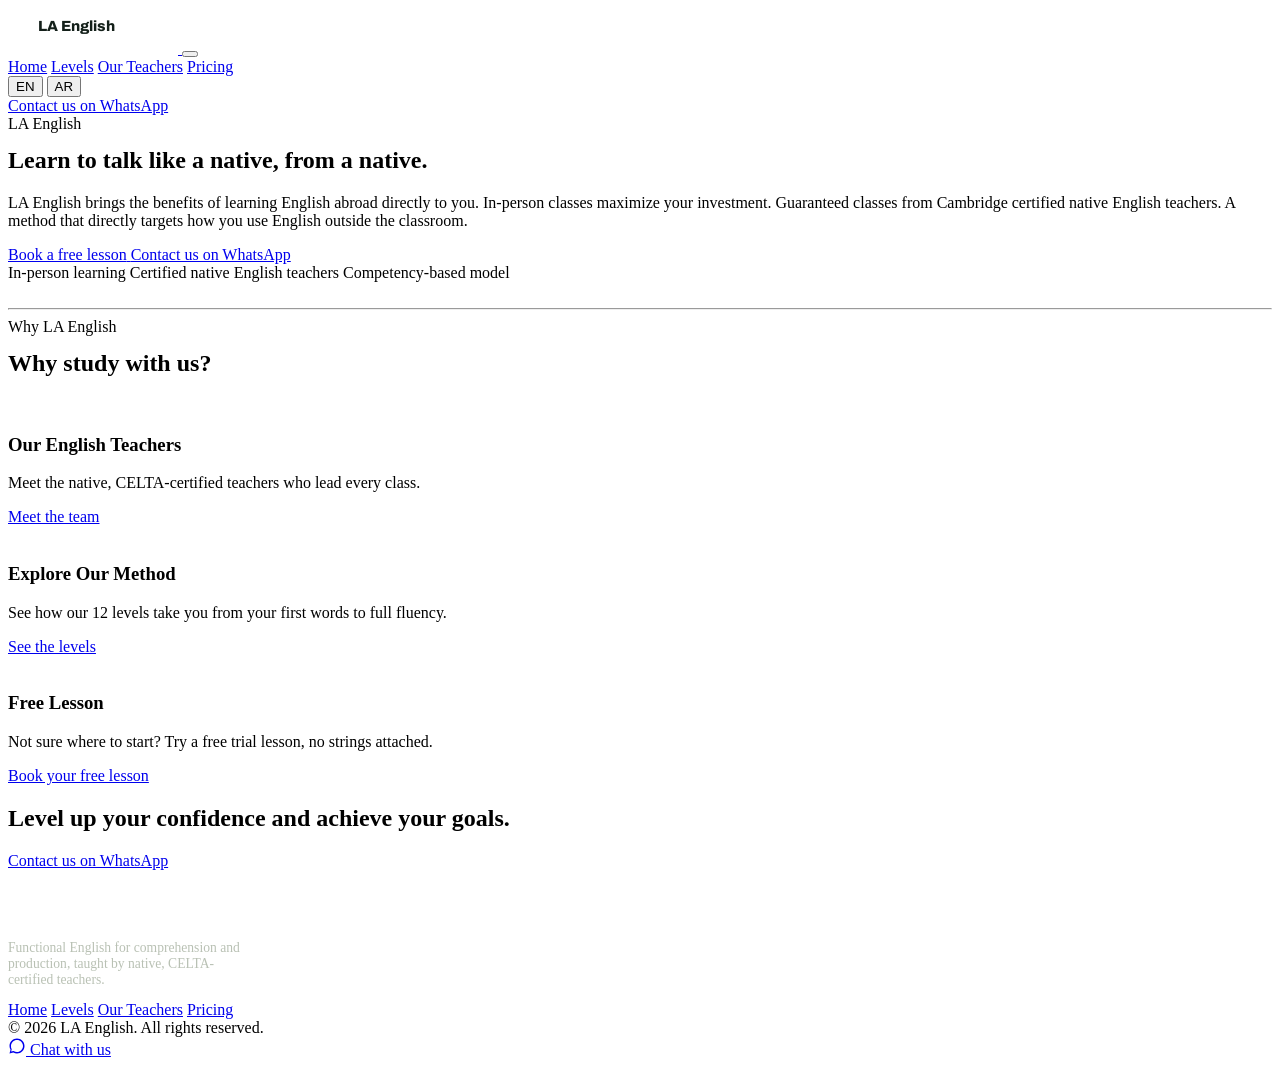
==== index.html @ ff68ccc9 "initial commit Files from Claude build" ====
<!DOCTYPE html>
<html lang="en" dir="ltr">
<head>
<meta charset="UTF-8">
<meta name="viewport" content="width=device-width, initial-scale=1.0">
<title>LA English — Learn to Talk Like a Native, From a Native</title>
<meta name="description" content="In-person English classes in Saudi Arabia, taught by native, CELTA-certified teachers using a competency-based method.">
<link rel="preconnect" href="https://fonts.googleapis.com">
<link href="https://fonts.googleapis.com/css2?family=Archivo:wght@600;700;800&family=Public+Sans:wght@400;500;600;700&family=Tajawal:wght@400;500;700&display=swap" rel="stylesheet">
<link rel="stylesheet" href="assets/css/style.css">
</head>
<body>

<header class="site-header">
  <div class="nav-wrap">
    <a class="brand" href="index.html" aria-label="LA English home">
      <svg data-logo-wordmark="nav" width="170" height="46" viewBox="0 0 320 100">
        <text id="wordmark-nav" x="40" y="50" text-anchor="start" font-family="Archivo" font-weight="800" font-size="32" fill="#14201A">LA English</text>
        <line id="seg-green-nav" y1="68" y2="68" stroke="#167544" stroke-width="4"></line>
        <line id="seg-accent-nav" y1="68" y2="68" stroke="#E14F2A" stroke-width="4"></line>
      </svg>
    </a>
    <button class="nav-toggle" aria-label="Toggle menu" aria-expanded="false"><span></span><span></span><span></span></button>
    <nav class="nav">
      <a href="index.html" class="active" data-en="Home" data-ar="الرئيسية">Home</a>
      <a href="levels.html" data-en="Levels" data-ar="المستويات">Levels</a>
      <a href="teachers.html" data-en="Our Teachers" data-ar="معلمونا">Our Teachers</a>
      <a href="pricing.html" data-en="Pricing" data-ar="الأسعار">Pricing</a>
      <div class="nav-actions">
        <div class="lang-toggle">
          <button data-lang="en" class="active">EN</button>
          <button data-lang="ar">AR</button>
        </div>
        <a class="btn btn-accent" data-wa-link="nav" href="#" target="_blank" rel="noopener" data-en="Contact us on WhatsApp" data-ar="تواصل معنا عبر واتساب">Contact us on WhatsApp</a>
      </div>
    </nav>
  </div>
</header>

<main>
  <!-- HERO -->
  <section class="hero">
    <div class="container hero-grid">
      <div>
        <span class="eyebrow" data-en="LA English" data-ar="إل إيه إنجلش">LA English</span>
        <h1 style="margin-top:14px;" data-en="Learn to talk like a native, from a native." data-ar="تحدث كالناطقين الأصليين، على يد ناطق أصلي.">Learn to talk like a native, from a native.</h1>
        <p class="lede" data-en="LA English brings the benefits of learning English abroad directly to you. In-person classes maximize your investment. Guaranteed classes from Cambridge certified native English teachers. A method that directly targets how you use English outside the classroom." data-ar="تجلب لك إل إيه إنجلش فوائد تعلّم الإنجليزية في الخارج مباشرة إلى مدينتك. الحصص الحضورية تُعظّم عائد استثمارك. حصص مضمونة من معلمين ناطقين بالإنجليزية وحاصلين على شهادة كامبريدج. منهج يستهدف مباشرة طريقة استخدامك للإنجليزية خارج الصف.">LA English brings the benefits of learning English abroad directly to you. In-person classes maximize your investment. Guaranteed classes from Cambridge certified native English teachers. A method that directly targets how you use English outside the classroom.</p>
        <div class="hero-ctas">
          <a class="btn btn-primary" href="signup.html">
            <span data-en="Book a free lesson" data-ar="احجز حصة مجانية">Book a free lesson</span>
          </a>
          <a class="btn btn-ghost" data-wa-link="hero" href="#" target="_blank" rel="noopener">
            <span data-en="Contact us on WhatsApp" data-ar="تواصل معنا عبر واتساب">Contact us on WhatsApp</span>
          </a>
        </div>
        <div class="hero-badges">
          <span class="hero-badge"><span class="dot"></span><span data-en="In-person learning" data-ar="تعلّم حضوري">In-person learning</span></span>
          <span class="hero-badge"><span class="dot"></span><span data-en="Certified native English teachers" data-ar="معلمون ناطقون بالإنجليزية ومعتمدون">Certified native English teachers</span></span>
          <span class="hero-badge"><span class="dot"></span><span data-en="Competency-based model" data-ar="نموذج قائم على الكفاءة">Competency-based model</span></span>
        </div>
      </div>
      <div class="hero-visual">
        <img src="assets/img/placeholder-hero.svg" alt="" data-en-alt="Students in an English classroom" data-ar-alt="طلاب في صف لتعليم اللغة الإنجليزية">
      </div>
    </div>
  </section>

  <hr class="divider">

  <!-- WHY STUDY WITH US -->
  <section>
    <div class="container">
      <div class="section-head">
        <span class="eyebrow" data-en="Why LA English" data-ar="لماذا إل إيه إنجلش">Why LA English</span>
        <h2 style="margin-top:14px;" data-en="Why study with us?" data-ar="لماذا تدرس معنا؟">Why study with us?</h2>
      </div>
      <div class="grid-3">
        <div class="card why-card">
          <div class="why-thumb"><img src="assets/img/placeholder-teachers.svg" alt=""></div>
          <h3 data-en="Our English Teachers" data-ar="معلمو اللغة الإنجليزية لدينا">Our English Teachers</h3>
          <p data-en="Meet the native, CELTA-certified teachers who lead every class." data-ar="تعرّف على معلمينا الناطقين بالإنجليزية والحاصلين على شهادة CELTA الذين يقودون كل حصة.">Meet the native, CELTA-certified teachers who lead every class.</p>
          <a class="btn btn-ghost" href="teachers.html"><span data-en="Meet the team" data-ar="تعرّف على الفريق">Meet the team</span></a>
        </div>
        <div class="card why-card">
          <div class="why-thumb"><img src="assets/img/placeholder-method.svg" alt=""></div>
          <h3 data-en="Explore Our Method" data-ar="اكتشف منهجنا">Explore Our Method</h3>
          <p data-en="See how our 12 levels take you from your first words to full fluency." data-ar="اكتشف كيف تأخذك مستوياتنا الـ12 من كلماتك الأولى إلى الطلاقة الكاملة.">See how our 12 levels take you from your first words to full fluency.</p>
          <a class="btn btn-ghost" href="levels.html"><span data-en="See the levels" data-ar="اطّلع على المستويات">See the levels</span></a>
        </div>
        <div class="card why-card">
          <div class="why-thumb"><img src="assets/img/placeholder-freelesson.svg" alt=""></div>
          <h3 data-en="Free Lesson" data-ar="حصة مجانية">Free Lesson</h3>
          <p data-en="Not sure where to start? Try a free trial lesson, no strings attached." data-ar="لست متأكدًا من أين تبدأ؟ جرّب حصة تجريبية مجانية بدون أي التزام.">Not sure where to start? Try a free trial lesson, no strings attached.</p>
          <a class="btn btn-ghost" href="signup.html"><span data-en="Book your free lesson" data-ar="احجز حصتك المجانية">Book your free lesson</span></a>
        </div>
      </div>
    </div>
  </section>

  <!-- CLOSING CTA -->
  <section class="tight">
    <div class="container">
      <div class="cta-panel">
        <h2 data-en="Level up your confidence and achieve your goals." data-ar="ارتقِ بثقتك وحقق أهدافك.">Level up your confidence and achieve your goals.</h2>
        <a class="btn btn-accent" data-wa-link="cta" href="#" target="_blank" rel="noopener">
          <span data-en="Contact us on WhatsApp" data-ar="تواصل معنا عبر واتساب">Contact us on WhatsApp</span>
        </a>
      </div>
    </div>
  </section>
</main>

<footer class="site-footer">
  <div class="container footer-grid">
    <div>
      <svg data-logo-wordmark="footer" width="150" height="40" viewBox="0 0 320 100" style="margin-bottom:12px;">
        <text id="wordmark-footer" x="40" y="50" text-anchor="start" font-family="Archivo" font-weight="800" font-size="32" fill="#FFFFFF">LA English</text>
        <line id="seg-green-footer" y1="68" y2="68" stroke="#167544" stroke-width="4"></line>
        <line id="seg-accent-footer" y1="68" y2="68" stroke="#E14F2A" stroke-width="4"></line>
      </svg>
      <p style="max-width:36ch; color:#B9C1B4; font-size:0.85rem;" data-en="Functional English for comprehension and production, taught by native, CELTA-certified teachers." data-ar="إنجليزية وظيفية للفهم والإنتاج، يدرّسها معلمون ناطقون بالإنجليزية وحاصلون على CELTA.">Functional English for comprehension and production, taught by native, CELTA-certified teachers.</p>
    </div>
    <nav class="footer-nav">
      <a href="index.html" data-en="Home" data-ar="الرئيسية">Home</a>
      <a href="levels.html" data-en="Levels" data-ar="المستويات">Levels</a>
      <a href="teachers.html" data-en="Our Teachers" data-ar="معلمونا">Our Teachers</a>
      <a href="pricing.html" data-en="Pricing" data-ar="الأسعار">Pricing</a>
    </nav>
  </div>
  <div class="container footer-bottom">
    <span data-en="© 2026 LA English. All rights reserved." data-ar="© 2026 إل إيه إنجلش. جميع الحقوق محفوظة.">© 2026 LA English. All rights reserved.</span>
  </div>
</footer>

<a class="wa-float" data-wa-link="float" href="#" target="_blank" rel="noopener">
  <svg width="18" height="18" viewBox="0 0 24 24" fill="currentColor"><path d="M12 2C6.48 2 2 6.48 2 12c0 1.85.5 3.58 1.36 5.07L2 22l5.07-1.33A9.94 9.94 0 0012 22c5.52 0 10-4.48 10-10S17.52 2 12 2zm0 18c-1.66 0-3.2-.47-4.51-1.28l-.32-.19-3.01.79.8-2.93-.21-.3A7.94 7.94 0 014 12c0-4.41 3.59-8 8-8s8 3.59 8 8-3.59 8-8 8z"/></svg>
  <span data-en="Chat with us" data-ar="تحدث معنا">Chat with us</span>
</a>

<script src="assets/js/main.js"></script>
</body>
</html>
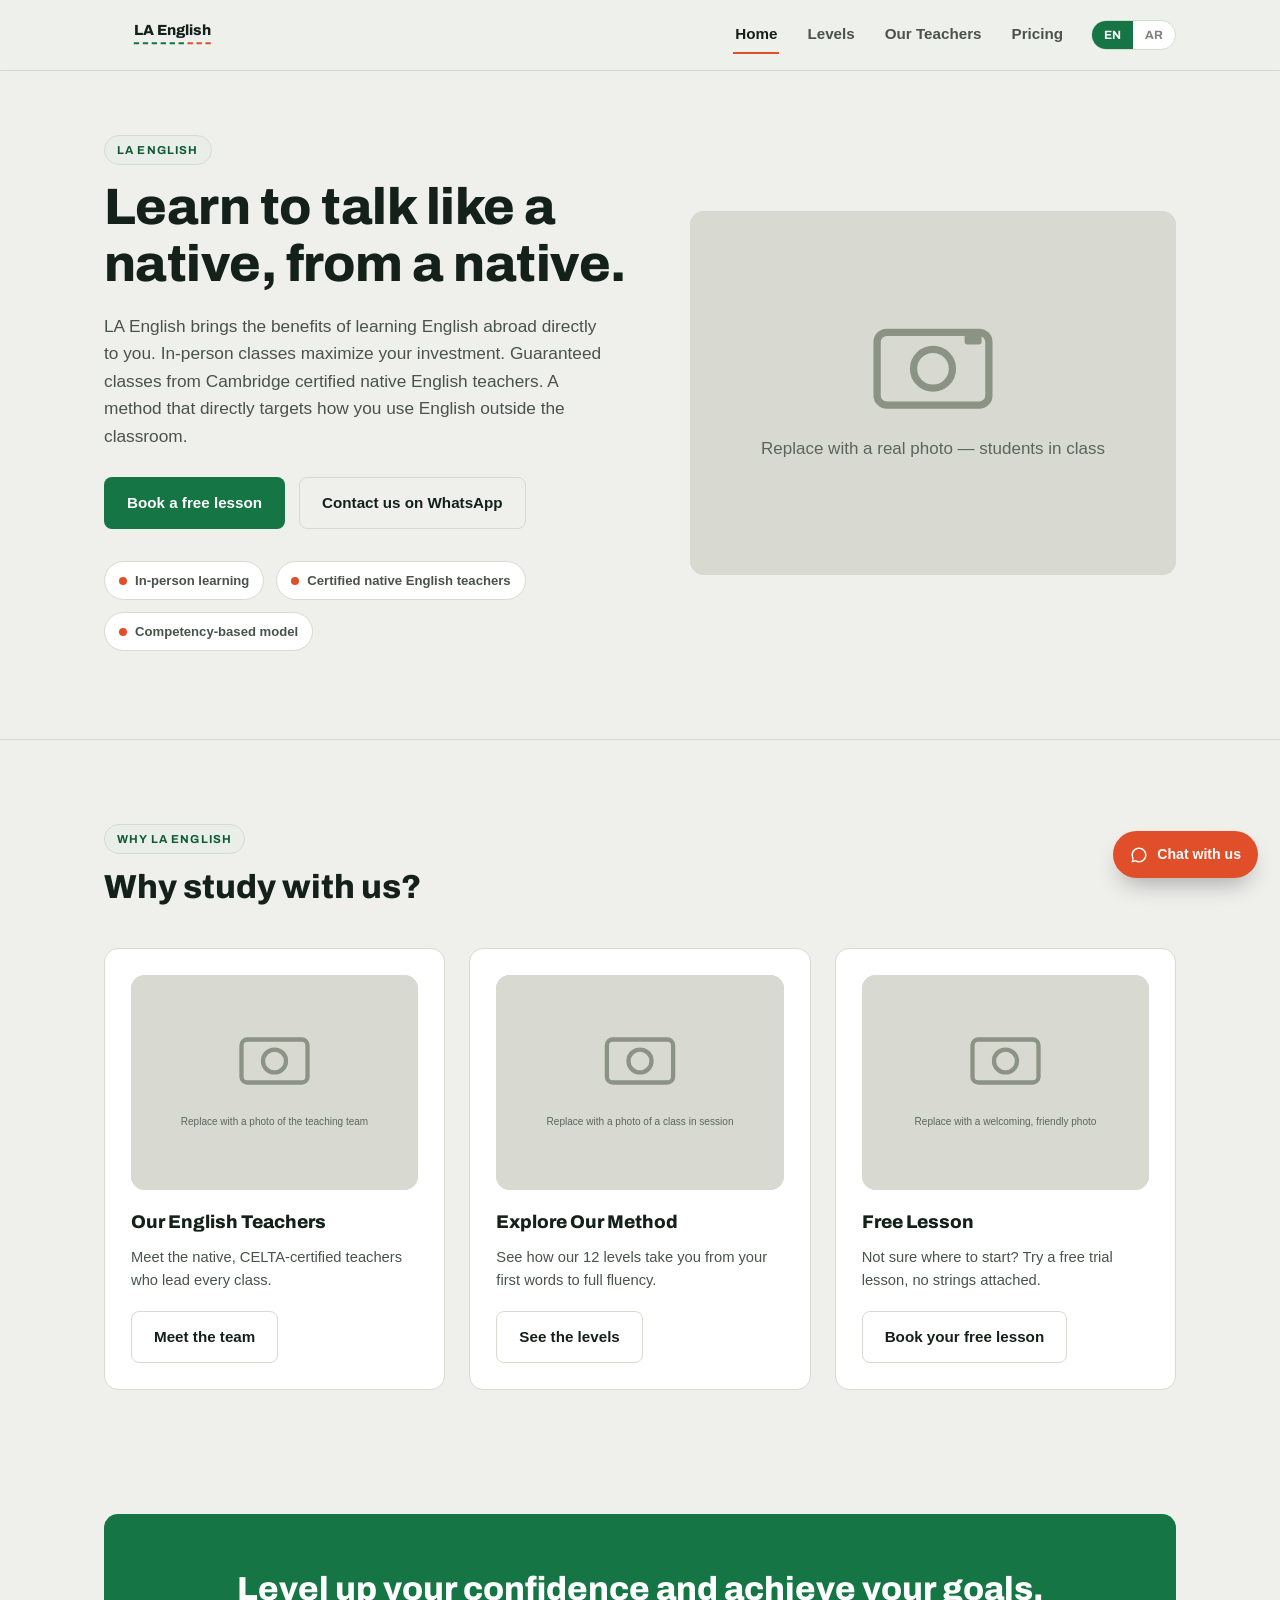
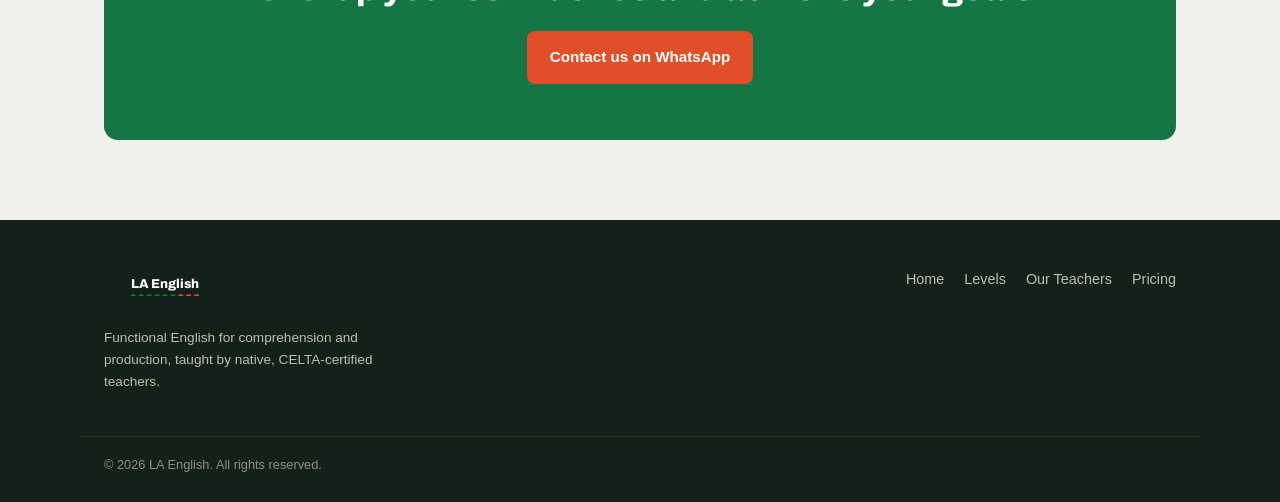
==== commit 1b90ec47: "Remove WhatsApp button from nav menu bar The "Contact us on WhatsApp" link in the nav-actions bar wa" ====
--- a/index.html
+++ b/index.html
@@ -31,7 +31,6 @@
           <button data-lang="en" class="active">EN</button>
           <button data-lang="ar">AR</button>
         </div>
-        <a class="btn btn-accent" data-wa-link="nav" href="#" target="_blank" rel="noopener" data-en="Contact us on WhatsApp" data-ar="تواصل معنا عبر واتساب">Contact us on WhatsApp</a>
       </div>
     </nav>
   </div>
--- a/assets/css/style.css
+++ b/assets/css/style.css
@@ -0,0 +1,250 @@
+/* ==========================================================================
+   LA English — Design tokens (per approved Brand Approval doc)
+   ========================================================================== */
+
+:root{
+  --green: #167544;
+  --green-deep: #0F5A34;
+  --ink: #14201A;
+  --white: #FFFFFF;
+  --accent: #E14F2A;
+  --accent-deep: #C33F1D;
+
+  --bg: #EFF0EC;
+  --surface: #FFFFFF;
+  --line: #D8DAD1;
+  --text-soft: #4A524C;
+  --text-faint: #7A8479;
+
+  --font-display: "Archivo", "Helvetica Neue", Arial, sans-serif;
+  --font-body: "Public Sans", "Helvetica Neue", Arial, sans-serif;
+  --font-ar: "Tajawal", "Segoe UI", Tahoma, sans-serif;
+
+  --container: 1120px;
+  --radius-s: 8px;
+  --radius-m: 14px;
+}
+
+*, *::before, *::after{ box-sizing: border-box; }
+html{ scroll-behavior: smooth; }
+@media (prefers-reduced-motion: reduce){
+  html{ scroll-behavior: auto; }
+  *{ animation-duration: 0.001ms !important; transition-duration: 0.001ms !important; }
+}
+
+body{
+  margin:0; background: var(--bg); color: var(--ink);
+  font-family: var(--font-body); font-size: 16px; line-height: 1.6;
+  -webkit-font-smoothing: antialiased;
+}
+
+html[dir="rtl"] body{ font-family: var(--font-ar); }
+html[dir="rtl"] .nav a, html[dir="rtl"] .btn, html[dir="rtl"] p, html[dir="rtl"] li,
+html[dir="rtl"] h1, html[dir="rtl"] h2, html[dir="rtl"] h3, html[dir="rtl"] .eyebrow,
+html[dir="rtl"] .level-name, html[dir="rtl"] .card-title{
+  font-family: var(--font-ar);
+}
+
+h1,h2,h3{ font-family: var(--font-display); font-weight: 800; margin:0 0 0.4em; color: var(--ink); }
+h1{ font-size: clamp(2rem, 4vw, 3.2rem); line-height: 1.1; letter-spacing:-0.01em; }
+h2{ font-size: clamp(1.5rem, 2.6vw, 2.1rem); line-height: 1.18; }
+h3{ font-size: 1.15rem; }
+p{ color: var(--text-soft); margin:0 0 1em; }
+a{ color: inherit; }
+
+.container{ max-width: var(--container); margin:0 auto; padding: 0 24px; }
+section{ padding: 76px 0; }
+section.tight{ padding: 48px 0; }
+
+.eyebrow{
+  display:inline-flex; align-items:center; gap:8px;
+  font-family: var(--font-display); font-weight:700; font-size:0.72rem; letter-spacing:0.1em;
+  text-transform: uppercase; color: var(--green-deep);
+  background: #E9EEE8; border:1px solid var(--line);
+  padding: 5px 12px; border-radius: 999px;
+}
+
+/* ---------- Header / nav ---------- */
+.site-header{
+  position: sticky; top:0; z-index:50;
+  background: rgba(239,240,236,0.94); backdrop-filter: blur(6px);
+  border-bottom: 1px solid var(--line);
+}
+.nav-wrap{
+  display:flex; align-items:center; justify-content:space-between;
+  padding: 12px 24px; max-width: var(--container); margin:0 auto;
+}
+.brand{ display:flex; align-items:center; text-decoration:none; }
+.brand svg{ display:block; }
+
+.nav{ display:flex; align-items:center; gap:26px; }
+.nav a{
+  text-decoration:none; color: var(--text-soft); font-weight:600; font-size:0.95rem;
+  padding:6px 2px; border-bottom:2px solid transparent;
+}
+.nav a:hover, .nav a.active{ color: var(--ink); border-bottom-color: var(--accent); }
+
+.lang-toggle{
+  display:flex; align-items:center; border:1px solid var(--line); border-radius:999px;
+  overflow:hidden; font-family: var(--font-display); font-size:0.75rem; background: var(--surface);
+}
+.lang-toggle button{
+  border:none; background:transparent; padding:7px 12px; cursor:pointer; color: var(--text-faint);
+  font-family: var(--font-display); font-weight:700; font-size:0.75rem;
+}
+.lang-toggle button.active{ background: var(--green); color:#fff; }
+
+.nav-toggle{ display:none; background:none; border:1px solid var(--line); border-radius:8px; padding:8px; cursor:pointer; }
+.nav-toggle span{ display:block; width:20px; height:2px; background: var(--ink); margin:4px 0; }
+
+@media (max-width: 900px){
+  .nav{
+    position:absolute; top:100%; left:0; right:0; background: var(--surface);
+    flex-direction:column; align-items:flex-start; gap:0; border-bottom:1px solid var(--line);
+    display:none; padding:8px 24px 18px;
+  }
+  .nav.open{ display:flex; }
+  .nav a{ width:100%; padding:12px 0; border-bottom:1px solid var(--line); }
+  .nav-toggle{ display:block; }
+  .nav-actions{ display:flex; align-items:center; gap:10px; }
+}
+@media (min-width:901px){ .nav-toggle{ display:none; } }
+
+/* ---------- Buttons ---------- */
+.btn{
+  display:inline-flex; align-items:center; gap:9px;
+  font-family: var(--font-body); font-weight:700; font-size:0.95rem;
+  padding: 13px 22px; border-radius: var(--radius-s); text-decoration:none;
+  border:1px solid transparent; cursor:pointer;
+}
+.btn-primary{ background: var(--green); color:#fff; }
+.btn-primary:hover{ background: var(--green-deep); }
+.btn-accent{ background: var(--accent); color:#fff; }
+.btn-accent:hover{ background: var(--accent-deep); }
+.btn-ghost{ background:transparent; border-color: var(--line); color: var(--ink); }
+.btn-ghost:hover{ border-color: var(--text-faint); }
+.btn:focus-visible{ outline:3px solid var(--accent); outline-offset:2px; }
+.btn-block{ width:100%; justify-content:center; }
+
+/* ---------- Hero ---------- */
+.hero{ padding: 64px 0 80px; }
+.hero-grid{ display:grid; grid-template-columns: 1.05fr 0.95fr; gap:48px; align-items:center; }
+.hero .lede{ font-size:1.08rem; max-width:52ch; }
+.hero-ctas{ display:flex; gap:14px; margin-top:26px; flex-wrap:wrap; }
+.hero-badges{ display:flex; gap:12px; margin-top:32px; flex-wrap:wrap; }
+.hero-badge{
+  display:flex; align-items:center; gap:8px; background:#fff; border:1px solid var(--line);
+  border-radius:999px; padding:8px 14px; font-size:0.82rem; font-weight:600; color: var(--text-soft);
+}
+.hero-badge .dot{ width:8px; height:8px; border-radius:50%; background: var(--accent); flex-shrink:0; }
+.hero-visual{
+  border-radius: var(--radius-m); overflow:hidden; aspect-ratio: 4/3; background: var(--line);
+}
+.hero-visual img{ width:100%; height:100%; object-fit:cover; display:block; }
+@media (max-width:900px){ .hero-grid{ grid-template-columns:1fr; } }
+
+/* ---------- Cards / grids ---------- */
+.grid-3{ display:grid; grid-template-columns:repeat(3,1fr); gap:24px; }
+.grid-2{ display:grid; grid-template-columns:repeat(2,1fr); gap:24px; }
+@media (max-width:900px){ .grid-3, .grid-2{ grid-template-columns:1fr; } }
+
+.card{ background: var(--surface); border:1px solid var(--line); border-radius: var(--radius-m); padding:26px; }
+
+/* ---------- Why study with us ---------- */
+.why-card{ display:flex; flex-direction:column; }
+.why-thumb{
+  border-radius: var(--radius-m); overflow:hidden; aspect-ratio: 4/3; background: var(--line); margin-bottom:18px;
+}
+.why-thumb img{ width:100%; height:100%; object-fit:cover; display:block; }
+.why-card h3{ margin-bottom:8px; }
+.why-card p{ font-size:0.92rem; margin-bottom:18px; }
+.why-card .btn{ margin-top:auto; align-self:flex-start; }
+
+/* ---------- Closing CTA ---------- */
+.cta-panel{
+  background: var(--green); border-radius: var(--radius-m); padding:56px 40px;
+  text-align:center; color:#fff;
+}
+.cta-panel h2{ color:#fff; margin-bottom:22px; }
+
+/* ---------- Levels page ---------- */
+.levels-track{ position:relative; padding: 20px 0; }
+.levels-track svg.track-line{ position:absolute; left:0; top:0; width:100%; height:100%; z-index:0; }
+.level-row{
+  position:relative; z-index:1; display:flex; align-items:flex-start; gap:20px; margin-bottom:52px;
+}
+.level-row.align-right{ flex-direction:row-reverse; text-align:right; }
+.level-node{
+  flex-shrink:0; width:56px; height:56px; border-radius:50%; background:#fff; border:3px solid var(--green);
+  display:flex; align-items:center; justify-content:center; font-family:var(--font-display); font-weight:800;
+  font-size:1.15rem; color: var(--green);
+}
+.level-card{ background: var(--surface); border:1px solid var(--line); border-radius: var(--radius-m); padding:20px 22px; max-width:440px; }
+.level-name{ font-family: var(--font-display); font-weight:800; font-size:1.05rem; margin-bottom:8px; }
+.level-card ul{ margin:0; padding-inline-start:18px; }
+.level-card li{ font-size:0.9rem; color: var(--text-soft); margin-bottom:6px; }
+
+@media (max-width:760px){
+  .level-row, .level-row.align-right{ flex-direction:row; text-align:left; }
+  .levels-track svg.track-line{ display:none; }
+}
+
+/* ---------- Teachers page ---------- */
+.teacher-grid{
+  display:grid; grid-template-columns:repeat(auto-fill, minmax(260px,1fr)); gap:24px;
+}
+.teacher-card{ background: var(--surface); border:1px solid var(--line); border-radius: var(--radius-m); padding:24px; text-align:center; }
+.teacher-photo{
+  width:120px; height:120px; border-radius:50%; margin:0 auto 16px; background:#E3E6DF;
+  display:flex; align-items:center; justify-content:center; overflow:hidden;
+}
+.teacher-photo svg{ width:64px; height:64px; color:#AEB6A8; }
+.teacher-card h3{ margin-bottom:2px; }
+.teacher-origin{ font-size:0.8rem; color: var(--text-faint); margin-bottom:12px; font-weight:600; }
+.teacher-card p{ font-size:0.9rem; text-align:left; }
+html[dir="rtl"] .teacher-card p{ text-align:right; }
+
+/* ---------- Pricing page ---------- */
+.price-card{ text-align:center; }
+.price-card .price{ font-family: var(--font-display); font-weight:800; font-size:2.2rem; color: var(--green); margin:12px 0 4px; }
+.price-card .price-unit{ font-size:0.9rem; color: var(--text-faint); margin-bottom:18px; }
+.price-note{
+  background:#E9EEE8; border:1px solid var(--line); border-radius: var(--radius-m); padding:22px 24px; margin-top:32px;
+}
+
+/* ---------- Form ---------- */
+.form-card{ max-width:560px; margin:0 auto; }
+.field{ margin-bottom:18px; }
+.field label{ display:block; font-weight:700; font-size:0.88rem; margin-bottom:6px; }
+.field .req{ color: var(--accent); }
+.field input, .field select{
+  width:100%; padding:11px 13px; border:1px solid var(--line); border-radius: var(--radius-s);
+  font-family: var(--font-body); font-size:0.95rem; background:#fff; color: var(--ink);
+}
+html[dir="rtl"] .field select, html[dir="rtl"] .field input{ font-family: var(--font-ar); }
+.field input:focus, .field select:focus{ outline:2px solid var(--green); outline-offset:1px; }
+.field-hint{ font-size:0.78rem; color: var(--text-faint); margin-top:4px; }
+.form-msg{ margin-top:16px; font-size:0.9rem; font-weight:600; display:none; }
+.form-msg.show{ display:block; }
+.form-msg.success{ color: var(--green-deep); }
+.form-msg.error{ color: var(--accent-deep); }
+
+/* ---------- Footer ---------- */
+.site-footer{ background: var(--ink); color:#C9CFC5; padding:48px 0 26px; margin-top:32px; }
+.site-footer a{ color:#B9C1B4; text-decoration:none; font-size:0.9rem; }
+.site-footer a:hover{ color:#fff; }
+.footer-grid{ display:flex; justify-content:space-between; align-items:flex-start; gap:24px; flex-wrap:wrap; }
+.footer-nav{ display:flex; gap:20px; flex-wrap:wrap; }
+.footer-bottom{ border-top:1px solid #2A342C; margin-top:30px; padding-top:18px; font-size:0.8rem; color:#8B9385; }
+
+/* ---------- WhatsApp floating button ---------- */
+.wa-float{
+  position:fixed; bottom:22px; right:22px; z-index:60;
+  display:flex; align-items:center; gap:9px; background: var(--accent); color:#fff; text-decoration:none;
+  padding:12px 17px; border-radius:999px; box-shadow:0 12px 24px -8px rgba(0,0,0,0.32); font-weight:700; font-size:0.88rem;
+}
+.wa-float:hover{ background: var(--accent-deep); }
+html[dir="rtl"] .wa-float{ right:auto; left:22px; }
+
+.section-head{ max-width:64ch; margin-bottom:40px; }
+.divider{ height:1px; background: var(--line); border:none; }
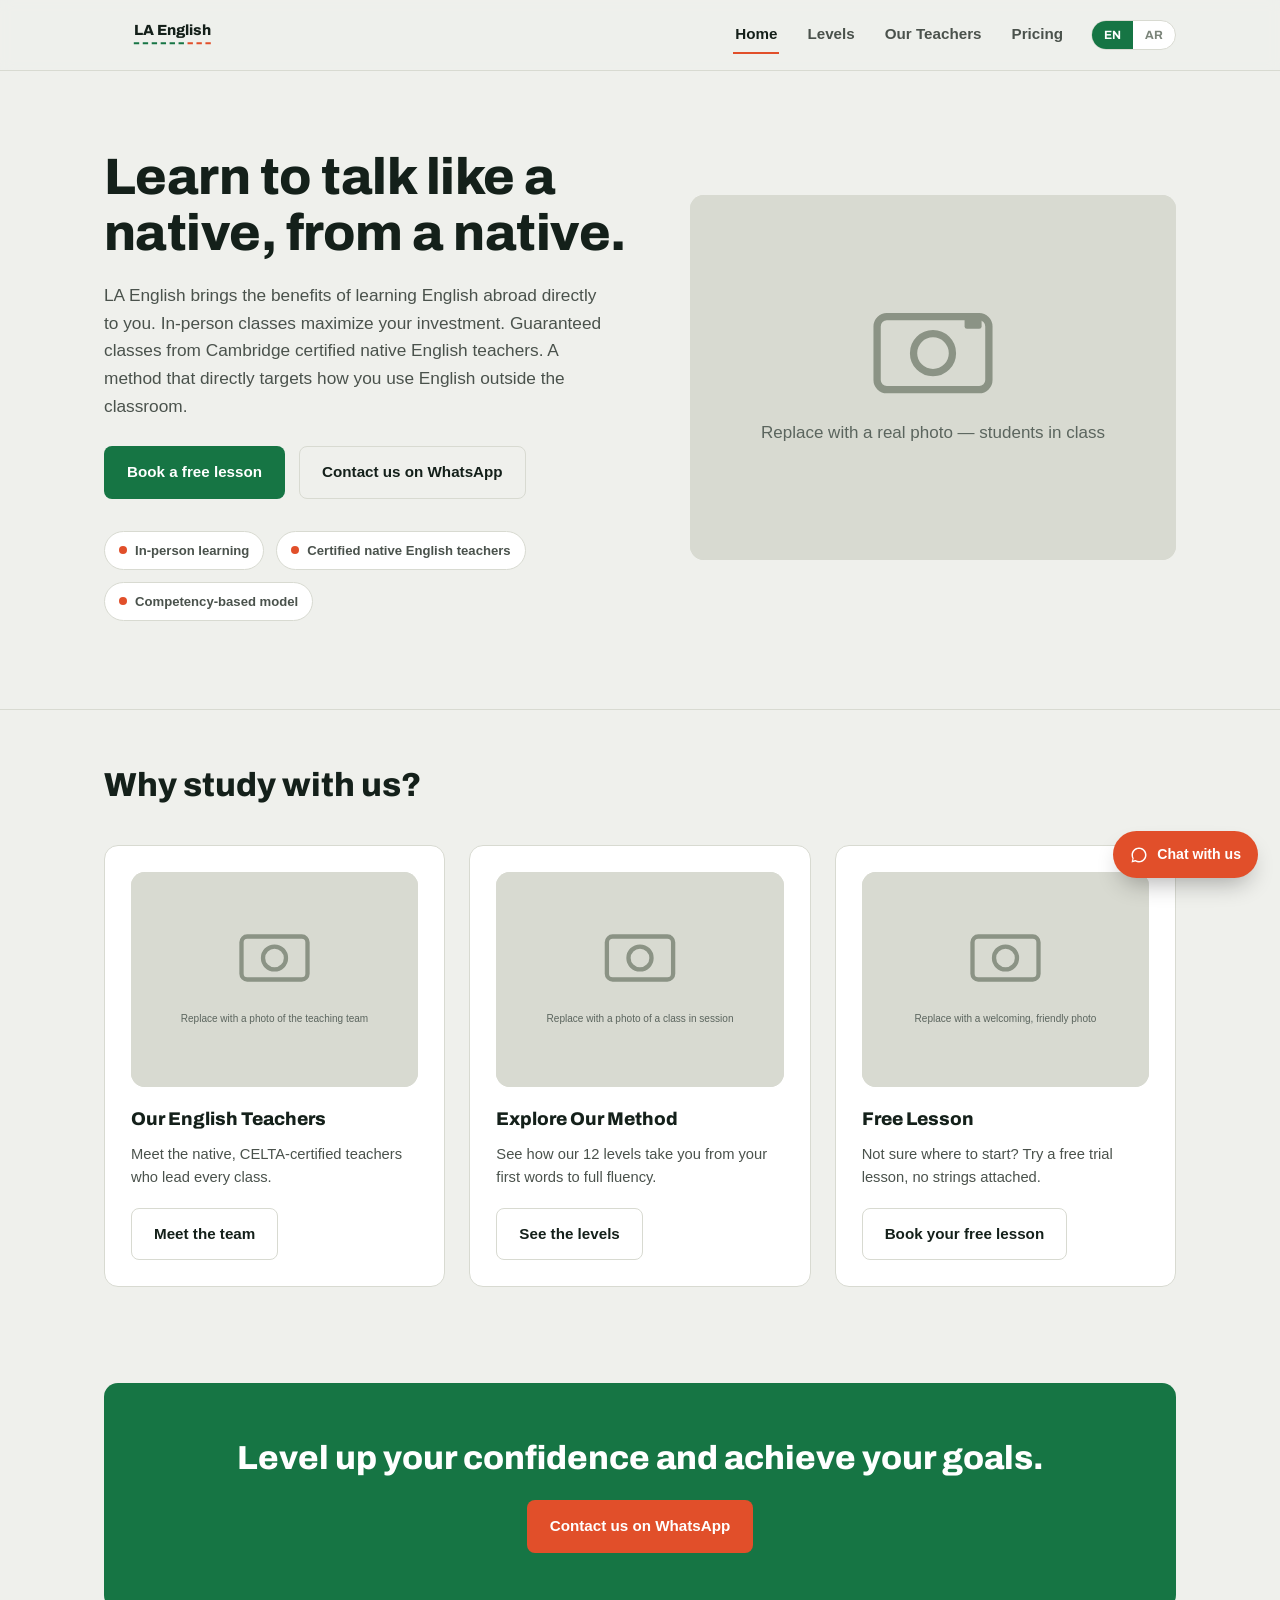
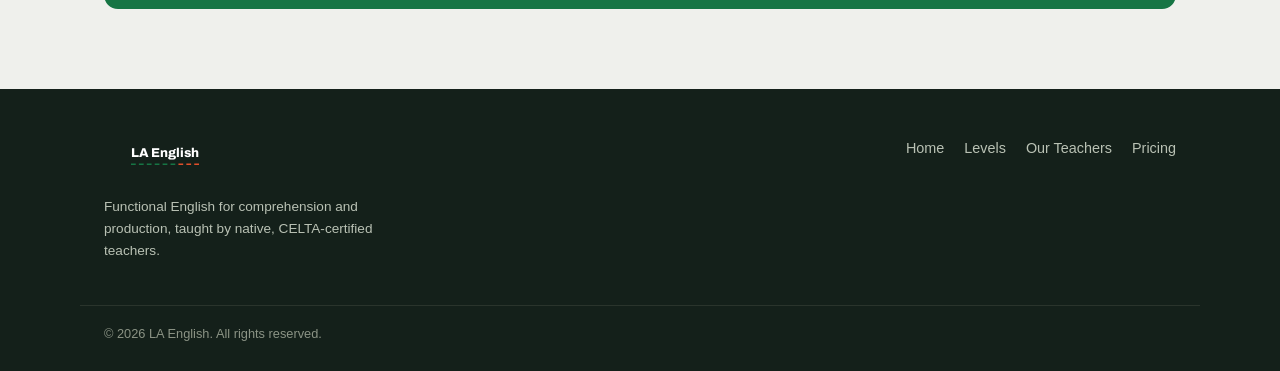
==== commit 599c7850: "Remove page-title eyebrow bubbles and tidy up spacing The eyebrow badge (e.g. "OUR TEACHERS", "PRICI" ====
--- a/index.html
+++ b/index.html
@@ -41,7 +41,6 @@
   <section class="hero">
     <div class="container hero-grid">
       <div>
-        <span class="eyebrow" data-en="LA English" data-ar="إل إيه إنجلش">LA English</span>
         <h1 style="margin-top:14px;" data-en="Learn to talk like a native, from a native." data-ar="تحدث كالناطقين الأصليين، على يد ناطق أصلي.">Learn to talk like a native, from a native.</h1>
         <p class="lede" data-en="LA English brings the benefits of learning English abroad directly to you. In-person classes maximize your investment. Guaranteed classes from Cambridge certified native English teachers. A method that directly targets how you use English outside the classroom." data-ar="تجلب لك إل إيه إنجلش فوائد تعلّم الإنجليزية في الخارج مباشرة إلى مدينتك. الحصص الحضورية تُعظّم عائد استثمارك. حصص مضمونة من معلمين ناطقين بالإنجليزية وحاصلين على شهادة كامبريدج. منهج يستهدف مباشرة طريقة استخدامك للإنجليزية خارج الصف.">LA English brings the benefits of learning English abroad directly to you. In-person classes maximize your investment. Guaranteed classes from Cambridge certified native English teachers. A method that directly targets how you use English outside the classroom.</p>
         <div class="hero-ctas">
@@ -67,11 +66,10 @@
   <hr class="divider">
 
   <!-- WHY STUDY WITH US -->
-  <section>
+  <section class="tight">
     <div class="container">
       <div class="section-head">
-        <span class="eyebrow" data-en="Why LA English" data-ar="لماذا إل إيه إنجلش">Why LA English</span>
-        <h2 style="margin-top:14px;" data-en="Why study with us?" data-ar="لماذا تدرس معنا؟">Why study with us?</h2>
+        <h2 data-en="Why study with us?" data-ar="لماذا تدرس معنا؟">Why study with us?</h2>
       </div>
       <div class="grid-3">
         <div class="card why-card">
--- a/assets/css/style.css
+++ b/assets/css/style.css
@@ -40,7 +40,7 @@
 
 html[dir="rtl"] body{ font-family: var(--font-ar); }
 html[dir="rtl"] .nav a, html[dir="rtl"] .btn, html[dir="rtl"] p, html[dir="rtl"] li,
-html[dir="rtl"] h1, html[dir="rtl"] h2, html[dir="rtl"] h3, html[dir="rtl"] .eyebrow,
+html[dir="rtl"] h1, html[dir="rtl"] h2, html[dir="rtl"] h3,
 html[dir="rtl"] .level-name, html[dir="rtl"] .card-title{
   font-family: var(--font-ar);
 }
@@ -55,14 +55,6 @@
 .container{ max-width: var(--container); margin:0 auto; padding: 0 24px; }
 section{ padding: 76px 0; }
 section.tight{ padding: 48px 0; }
-
-.eyebrow{
-  display:inline-flex; align-items:center; gap:8px;
-  font-family: var(--font-display); font-weight:700; font-size:0.72rem; letter-spacing:0.1em;
-  text-transform: uppercase; color: var(--green-deep);
-  background: #E9EEE8; border:1px solid var(--line);
-  padding: 5px 12px; border-radius: 999px;
-}
 
 /* ---------- Header / nav ---------- */
 .site-header{
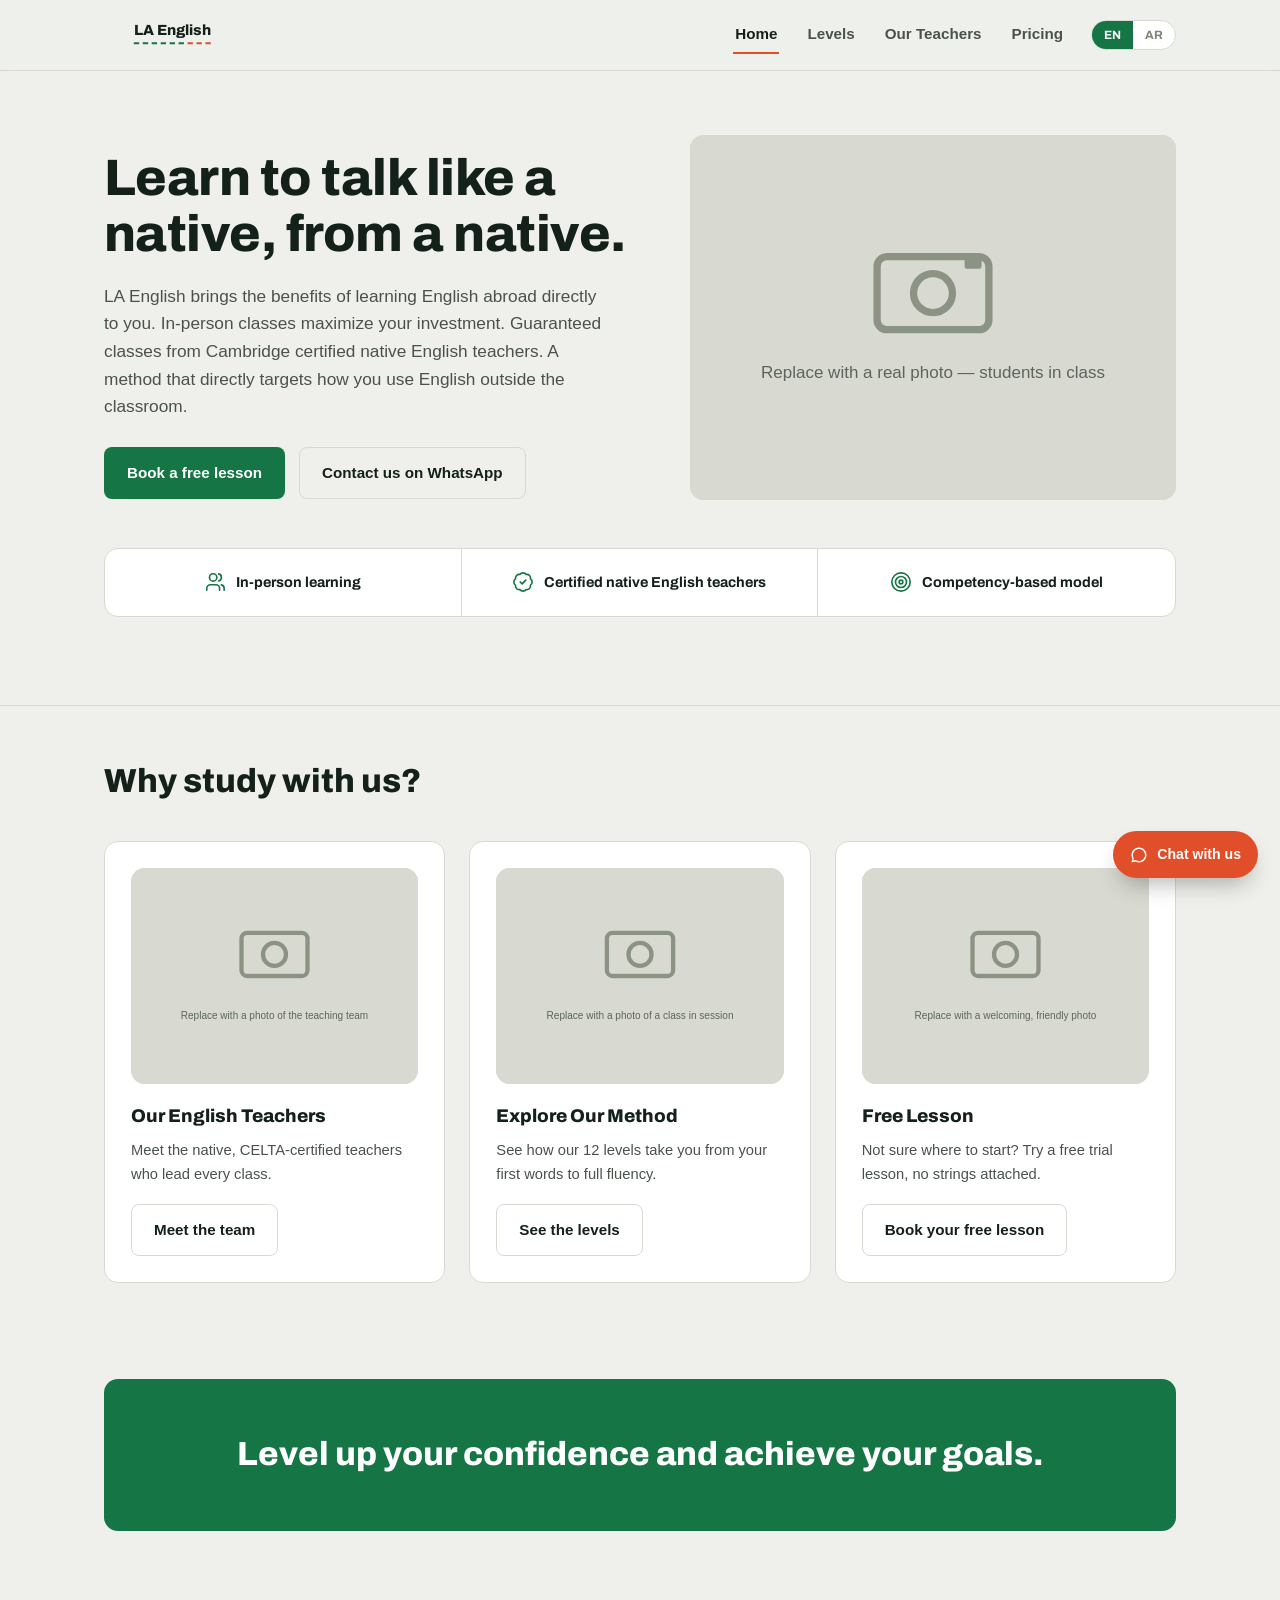
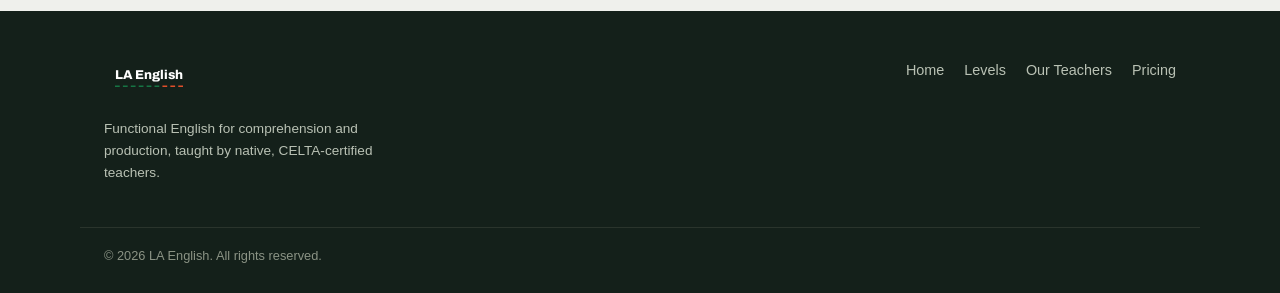
==== commit cf95eb6d: "Redesign homepage feature strip and fix footer/CTA spacing Replace the three pill-style hero badges " ====
--- a/index.html
+++ b/index.html
@@ -51,14 +51,25 @@
             <span data-en="Contact us on WhatsApp" data-ar="تواصل معنا عبر واتساب">Contact us on WhatsApp</span>
           </a>
         </div>
-        <div class="hero-badges">
-          <span class="hero-badge"><span class="dot"></span><span data-en="In-person learning" data-ar="تعلّم حضوري">In-person learning</span></span>
-          <span class="hero-badge"><span class="dot"></span><span data-en="Certified native English teachers" data-ar="معلمون ناطقون بالإنجليزية ومعتمدون">Certified native English teachers</span></span>
-          <span class="hero-badge"><span class="dot"></span><span data-en="Competency-based model" data-ar="نموذج قائم على الكفاءة">Competency-based model</span></span>
-        </div>
       </div>
       <div class="hero-visual">
         <img src="assets/img/placeholder-hero.svg" alt="" data-en-alt="Students in an English classroom" data-ar-alt="طلاب في صف لتعليم اللغة الإنجليزية">
+      </div>
+    </div>
+    <div class="container">
+      <div class="feature-strip">
+        <div class="feature-strip-item">
+          <svg viewBox="0 0 24 24" fill="none" stroke="currentColor" stroke-width="1.8" stroke-linecap="round" stroke-linejoin="round" aria-hidden="true"><path d="M17 21v-2a4 4 0 0 0-4-4H7a4 4 0 0 0-4 4v2"/><circle cx="10" cy="7" r="4"/><path d="M22 21v-2a4 4 0 0 0-3-3.87"/><path d="M16 3.13a4 4 0 0 1 0 7.75"/></svg>
+          <span data-en="In-person learning" data-ar="تعلّم حضوري">In-person learning</span>
+        </div>
+        <div class="feature-strip-item">
+          <svg viewBox="0 0 24 24" fill="none" stroke="currentColor" stroke-width="1.8" stroke-linecap="round" stroke-linejoin="round" aria-hidden="true"><path d="M3.85 8.62a4 4 0 0 1 4.78-4.77 4 4 0 0 1 6.74 0 4 4 0 0 1 4.78 4.78 4 4 0 0 1 0 6.74 4 4 0 0 1-4.77 4.78 4 4 0 0 1-6.75 0 4 4 0 0 1-4.78-4.77 4 4 0 0 1 0-6.76Z"/><path d="m9 12 2 2 4-4"/></svg>
+          <span data-en="Certified native English teachers" data-ar="معلمون ناطقون بالإنجليزية ومعتمدون">Certified native English teachers</span>
+        </div>
+        <div class="feature-strip-item">
+          <svg viewBox="0 0 24 24" fill="none" stroke="currentColor" stroke-width="1.8" stroke-linecap="round" stroke-linejoin="round" aria-hidden="true"><circle cx="12" cy="12" r="10"/><circle cx="12" cy="12" r="6"/><circle cx="12" cy="12" r="2"/></svg>
+          <span data-en="Competency-based model" data-ar="نموذج قائم على الكفاءة">Competency-based model</span>
+        </div>
       </div>
     </div>
   </section>
@@ -98,10 +109,7 @@
   <section class="tight">
     <div class="container">
       <div class="cta-panel">
-        <h2 data-en="Level up your confidence and achieve your goals." data-ar="ارتقِ بثقتك وحقق أهدافك.">Level up your confidence and achieve your goals.</h2>
-        <a class="btn btn-accent" data-wa-link="cta" href="#" target="_blank" rel="noopener">
-          <span data-en="Contact us on WhatsApp" data-ar="تواصل معنا عبر واتساب">Contact us on WhatsApp</span>
-        </a>
+        <h2 style="margin-bottom:0;" data-en="Level up your confidence and achieve your goals." data-ar="ارتقِ بثقتك وحقق أهدافك.">Level up your confidence and achieve your goals.</h2>
       </div>
     </div>
   </section>
@@ -111,7 +119,7 @@
   <div class="container footer-grid">
     <div>
       <svg data-logo-wordmark="footer" width="150" height="40" viewBox="0 0 320 100" style="margin-bottom:12px;">
-        <text id="wordmark-footer" x="40" y="50" text-anchor="start" font-family="Archivo" font-weight="800" font-size="32" fill="#FFFFFF">LA English</text>
+        <text id="wordmark-footer" x="0" y="50" text-anchor="start" font-family="Archivo" font-weight="800" font-size="32" fill="#FFFFFF">LA English</text>
         <line id="seg-green-footer" y1="68" y2="68" stroke="#167544" stroke-width="4"></line>
         <line id="seg-accent-footer" y1="68" y2="68" stroke="#E14F2A" stroke-width="4"></line>
       </svg>
--- a/assets/css/style.css
+++ b/assets/css/style.css
@@ -123,17 +123,30 @@
 .hero-grid{ display:grid; grid-template-columns: 1.05fr 0.95fr; gap:48px; align-items:center; }
 .hero .lede{ font-size:1.08rem; max-width:52ch; }
 .hero-ctas{ display:flex; gap:14px; margin-top:26px; flex-wrap:wrap; }
-.hero-badges{ display:flex; gap:12px; margin-top:32px; flex-wrap:wrap; }
-.hero-badge{
-  display:flex; align-items:center; gap:8px; background:#fff; border:1px solid var(--line);
-  border-radius:999px; padding:8px 14px; font-size:0.82rem; font-weight:600; color: var(--text-soft);
-}
-.hero-badge .dot{ width:8px; height:8px; border-radius:50%; background: var(--accent); flex-shrink:0; }
 .hero-visual{
   border-radius: var(--radius-m); overflow:hidden; aspect-ratio: 4/3; background: var(--line);
 }
 .hero-visual img{ width:100%; height:100%; object-fit:cover; display:block; }
 @media (max-width:900px){ .hero-grid{ grid-template-columns:1fr; } }
+
+.feature-strip{
+  display:grid; grid-template-columns:repeat(3,minmax(0,1fr));
+  background:#fff; border:1px solid var(--line); border-radius: var(--radius-m);
+  margin-top:48px; overflow:hidden;
+}
+.feature-strip-item{
+  display:flex; align-items:center; justify-content:center; gap:10px;
+  padding:22px 16px; border-inline-end:1px solid var(--line);
+  font-family: var(--font-display); font-weight:700; font-size:0.9rem; color: var(--ink);
+  text-align:center;
+}
+.feature-strip-item:last-child{ border-inline-end:none; }
+.feature-strip-item svg{ width:22px; height:22px; color: var(--green); flex-shrink:0; }
+@media (max-width:760px){
+  .feature-strip{ grid-template-columns:1fr; }
+  .feature-strip-item{ border-inline-end:none; border-bottom:1px solid var(--line); justify-content:flex-start; }
+  .feature-strip-item:last-child{ border-bottom:none; }
+}
 
 /* ---------- Cards / grids ---------- */
 .grid-3{ display:grid; grid-template-columns:repeat(3,1fr); gap:24px; }
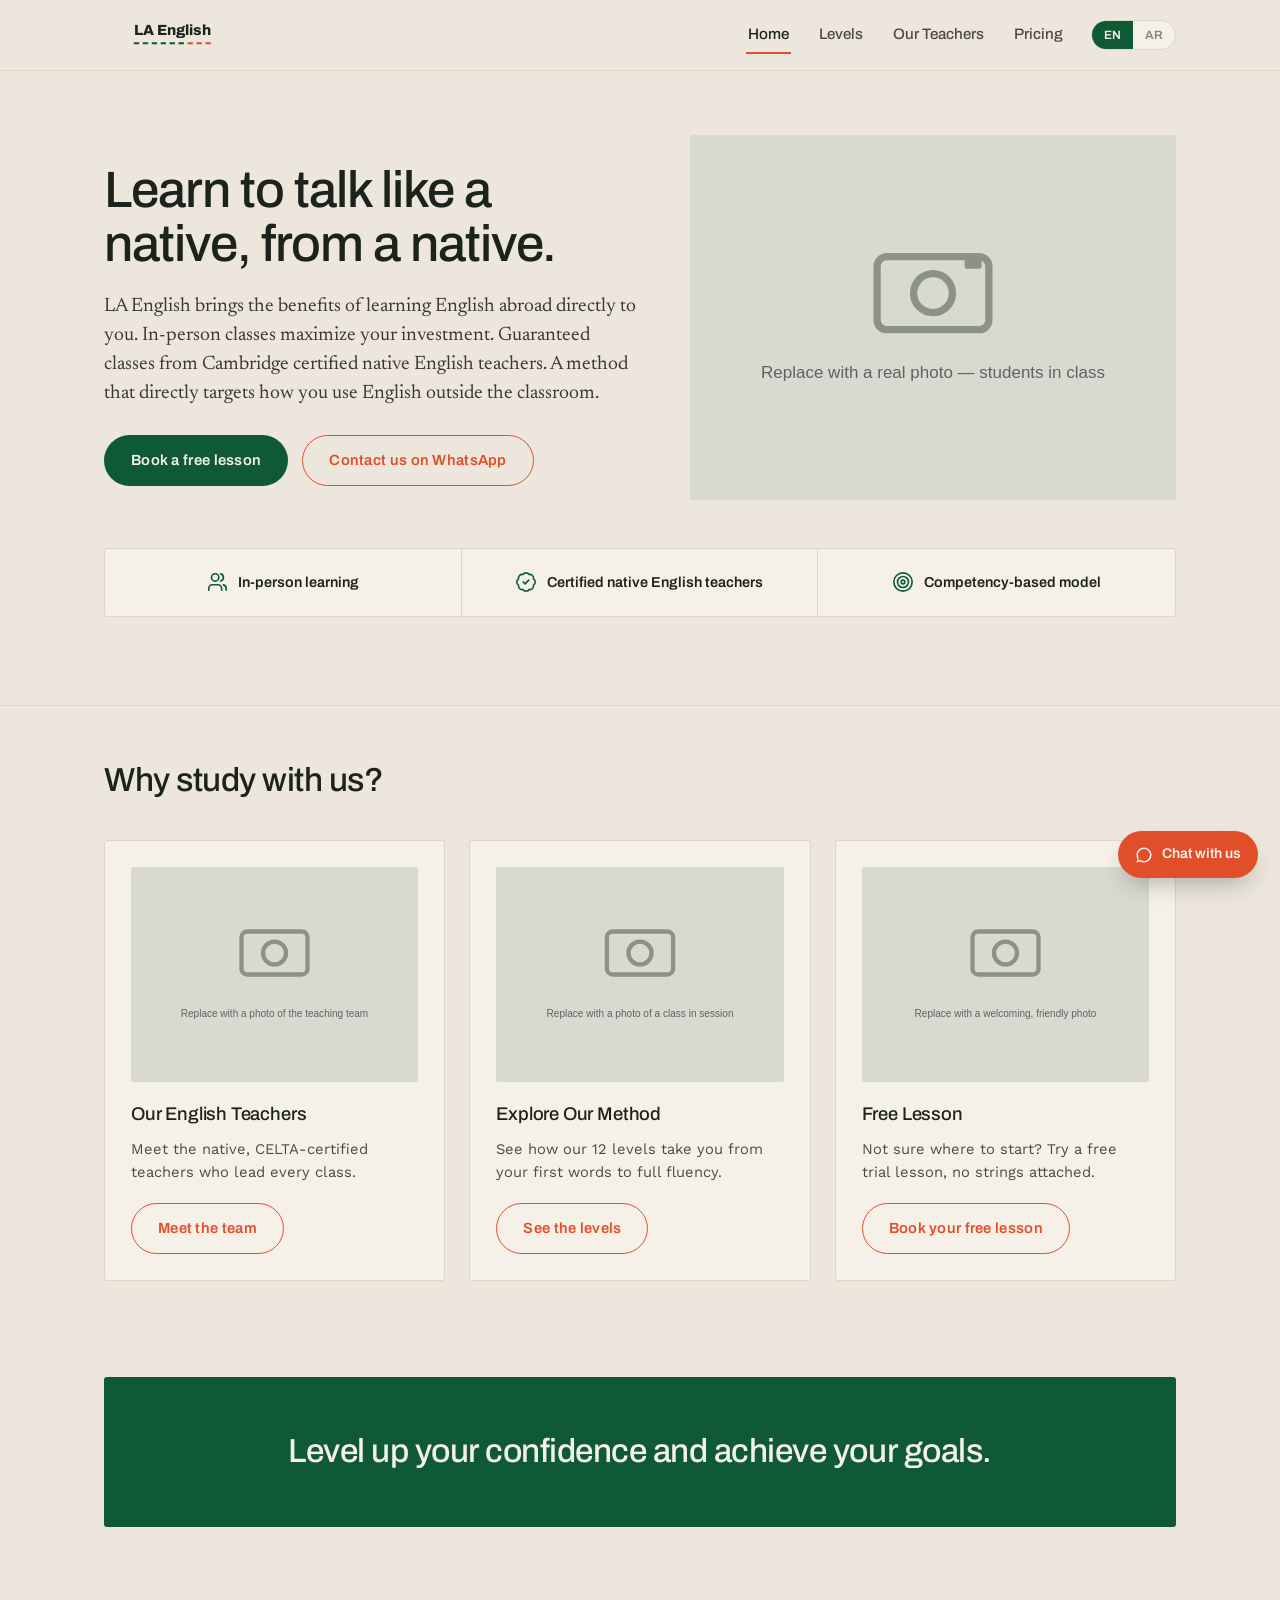
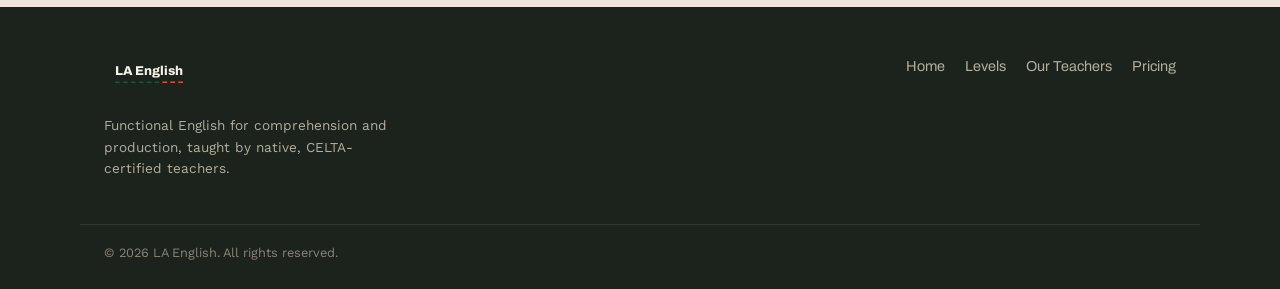
==== commit 5421fad6: "Changing color palette" ====
--- a/index.html
+++ b/index.html
@@ -6,7 +6,7 @@
 <title>LA English — Learn to Talk Like a Native, From a Native</title>
 <meta name="description" content="In-person English classes in Saudi Arabia, taught by native, CELTA-certified teachers using a competency-based method.">
 <link rel="preconnect" href="https://fonts.googleapis.com">
-<link href="https://fonts.googleapis.com/css2?family=Archivo:wght@600;700;800&family=Public+Sans:wght@400;500;600;700&family=Tajawal:wght@400;500;700&display=swap" rel="stylesheet">
+<link href="https://fonts.googleapis.com/css2?family=Archivo:wght@400;500;600;700;800&family=Work+Sans:wght@300;400;500;600&family=Newsreader:ital,opsz,wght@0,6..72,300;0,6..72,400;0,6..72,500;1,6..72,400&family=Tajawal:wght@400;500;700&display=swap" rel="stylesheet">
 <link rel="stylesheet" href="assets/css/style.css">
 </head>
 <body>
@@ -15,8 +15,8 @@
   <div class="nav-wrap">
     <a class="brand" href="index.html" aria-label="LA English home">
       <svg data-logo-wordmark="nav" width="170" height="46" viewBox="0 0 320 100">
-        <text id="wordmark-nav" x="40" y="50" text-anchor="start" font-family="Archivo" font-weight="800" font-size="32" fill="#14201A">LA English</text>
-        <line id="seg-green-nav" y1="68" y2="68" stroke="#167544" stroke-width="4"></line>
+        <text id="wordmark-nav" x="40" y="50" text-anchor="start" font-family="Archivo" font-weight="800" font-size="32" fill="#1C231C">LA English</text>
+        <line id="seg-green-nav" y1="68" y2="68" stroke="#0F5A34" stroke-width="4"></line>
         <line id="seg-accent-nav" y1="68" y2="68" stroke="#E14F2A" stroke-width="4"></line>
       </svg>
     </a>
@@ -119,11 +119,11 @@
   <div class="container footer-grid">
     <div>
       <svg data-logo-wordmark="footer" width="150" height="40" viewBox="0 0 320 100" style="margin-bottom:12px;">
-        <text id="wordmark-footer" x="0" y="50" text-anchor="start" font-family="Archivo" font-weight="800" font-size="32" fill="#FFFFFF">LA English</text>
-        <line id="seg-green-footer" y1="68" y2="68" stroke="#167544" stroke-width="4"></line>
+        <text id="wordmark-footer" x="0" y="50" text-anchor="start" font-family="Archivo" font-weight="800" font-size="32" fill="#F6F1E8">LA English</text>
+        <line id="seg-green-footer" y1="68" y2="68" stroke="#0F5A34" stroke-width="4"></line>
         <line id="seg-accent-footer" y1="68" y2="68" stroke="#E14F2A" stroke-width="4"></line>
       </svg>
-      <p style="max-width:36ch; color:#B9C1B4; font-size:0.85rem;" data-en="Functional English for comprehension and production, taught by native, CELTA-certified teachers." data-ar="إنجليزية وظيفية للفهم والإنتاج، يدرّسها معلمون ناطقون بالإنجليزية وحاصلون على CELTA.">Functional English for comprehension and production, taught by native, CELTA-certified teachers.</p>
+      <p style="max-width:36ch; color:#B3AE9E; font-size:0.85rem;" data-en="Functional English for comprehension and production, taught by native, CELTA-certified teachers." data-ar="إنجليزية وظيفية للفهم والإنتاج، يدرّسها معلمون ناطقون بالإنجليزية وحاصلون على CELTA.">Functional English for comprehension and production, taught by native, CELTA-certified teachers.</p>
     </div>
     <nav class="footer-nav">
       <a href="index.html" data-en="Home" data-ar="الرئيسية">Home</a>
--- a/assets/css/style.css
+++ b/assets/css/style.css
@@ -1,28 +1,36 @@
 /* ==========================================================================
-   LA English — Design tokens (per approved Brand Approval doc)
+   LA English — Design tokens
+   Palette / type / design style: "1e — Plaster + Flame"
+   (Gateway English Green Palette, direction 1e)
    ========================================================================== */
 
 :root{
-  --green: #167544;
-  --green-deep: #0F5A34;
-  --ink: #14201A;
-  --white: #FFFFFF;
+  --green: #0F5A34;
+  --green-deep: #0B4429;
+  --green-light: #1E8A4F;
+  --sage: #7D9B7A;
+  --ink: #1C231C;
+  --white: #F6F1E8;
   --accent: #E14F2A;
   --accent-deep: #C33F1D;
 
-  --bg: #EFF0EC;
-  --surface: #FFFFFF;
-  --line: #D8DAD1;
-  --text-soft: #4A524C;
-  --text-faint: #7A8479;
+  --bg: #ECE6DC;
+  --surface: #F6F1E8;
+  --tint: #E6DDCE;
+  --line: #DED5C6;
+  --line-soft: #E5DCCE;
+  --text-soft: #4E4A42;
+  --text-faint: #8A8377;
 
   --font-display: "Archivo", "Helvetica Neue", Arial, sans-serif;
-  --font-body: "Public Sans", "Helvetica Neue", Arial, sans-serif;
+  --font-body: "Work Sans", "Helvetica Neue", Arial, sans-serif;
+  --font-serif: "Newsreader", Georgia, "Times New Roman", serif;
   --font-ar: "Tajawal", "Segoe UI", Tahoma, sans-serif;
 
   --container: 1120px;
-  --radius-s: 8px;
-  --radius-m: 14px;
+  --radius-s: 2px;
+  --radius-m: 3px;
+  --radius-pill: 999px;
 }
 
 *, *::before, *::after{ box-sizing: border-box; }
@@ -41,16 +49,30 @@
 html[dir="rtl"] body{ font-family: var(--font-ar); }
 html[dir="rtl"] .nav a, html[dir="rtl"] .btn, html[dir="rtl"] p, html[dir="rtl"] li,
 html[dir="rtl"] h1, html[dir="rtl"] h2, html[dir="rtl"] h3,
+html[dir="rtl"] .lede, html[dir="rtl"] .section-head p,
 html[dir="rtl"] .level-name, html[dir="rtl"] .card-title{
   font-family: var(--font-ar);
 }
 
-h1,h2,h3{ font-family: var(--font-display); font-weight: 800; margin:0 0 0.4em; color: var(--ink); }
-h1{ font-size: clamp(2rem, 4vw, 3.2rem); line-height: 1.1; letter-spacing:-0.01em; }
-h2{ font-size: clamp(1.5rem, 2.6vw, 2.1rem); line-height: 1.18; }
-h3{ font-size: 1.15rem; }
+h1,h2,h3{ font-family: var(--font-display); font-weight: 500; margin:0 0 0.4em; color: var(--ink); }
+h1{ font-size: clamp(2rem, 4vw, 3.2rem); line-height: 1.06; letter-spacing:-0.02em; }
+h2{ font-size: clamp(1.5rem, 2.6vw, 2.1rem); line-height: 1.14; letter-spacing:-0.015em; }
+h3{ font-size: 1.15rem; letter-spacing:-0.01em; }
 p{ color: var(--text-soft); margin:0 0 1em; }
 a{ color: inherit; }
+
+/* Editorial voice — intro / lede paragraphs */
+.lede, .section-head p{
+  font-family: var(--font-serif); font-weight: 400;
+  color: #3B382F; line-height: 1.5;
+}
+
+/* Eyebrow / kicker */
+.eyebrow{
+  font-family: var(--font-display); font-weight: 600;
+  font-size: 0.75rem; letter-spacing: 0.22em; text-transform: uppercase;
+  color: var(--green); margin: 0 0 10px;
+}
 
 .container{ max-width: var(--container); margin:0 auto; padding: 0 24px; }
 section{ padding: 76px 0; }
@@ -59,7 +81,7 @@
 /* ---------- Header / nav ---------- */
 .site-header{
   position: sticky; top:0; z-index:50;
-  background: rgba(239,240,236,0.94); backdrop-filter: blur(6px);
+  background: rgba(236,230,220,0.94); backdrop-filter: blur(6px);
   border-bottom: 1px solid var(--line);
 }
 .nav-wrap{
@@ -71,22 +93,23 @@
 
 .nav{ display:flex; align-items:center; gap:26px; }
 .nav a{
-  text-decoration:none; color: var(--text-soft); font-weight:600; font-size:0.95rem;
+  text-decoration:none; color: var(--text-soft); font-weight:500; font-size:0.95rem;
+  font-family: var(--font-display);
   padding:6px 2px; border-bottom:2px solid transparent;
 }
 .nav a:hover, .nav a.active{ color: var(--ink); border-bottom-color: var(--accent); }
 
 .lang-toggle{
-  display:flex; align-items:center; border:1px solid var(--line); border-radius:999px;
+  display:flex; align-items:center; border:1px solid var(--line); border-radius:var(--radius-pill);
   overflow:hidden; font-family: var(--font-display); font-size:0.75rem; background: var(--surface);
 }
 .lang-toggle button{
   border:none; background:transparent; padding:7px 12px; cursor:pointer; color: var(--text-faint);
-  font-family: var(--font-display); font-weight:700; font-size:0.75rem;
-}
-.lang-toggle button.active{ background: var(--green); color:#fff; }
-
-.nav-toggle{ display:none; background:none; border:1px solid var(--line); border-radius:8px; padding:8px; cursor:pointer; }
+  font-family: var(--font-display); font-weight:600; font-size:0.75rem;
+}
+.lang-toggle button.active{ background: var(--green); color: var(--white); }
+
+.nav-toggle{ display:none; background:none; border:1px solid var(--line); border-radius:var(--radius-s); padding:8px; cursor:pointer; }
 .nav-toggle span{ display:block; width:20px; height:2px; background: var(--ink); margin:4px 0; }
 
 @media (max-width: 900px){
@@ -105,39 +128,40 @@
 /* ---------- Buttons ---------- */
 .btn{
   display:inline-flex; align-items:center; gap:9px;
-  font-family: var(--font-body); font-weight:700; font-size:0.95rem;
-  padding: 13px 22px; border-radius: var(--radius-s); text-decoration:none;
-  border:1px solid transparent; cursor:pointer;
-}
-.btn-primary{ background: var(--green); color:#fff; }
+  font-family: var(--font-display); font-weight:600; font-size:0.92rem; letter-spacing:0.02em;
+  padding: 13px 26px; border-radius: var(--radius-pill); text-decoration:none;
+  border:1.5px solid transparent; cursor:pointer;
+  transition: background-color .15s ease, border-color .15s ease, color .15s ease;
+}
+.btn-primary{ background: var(--green); color: var(--white); }
 .btn-primary:hover{ background: var(--green-deep); }
-.btn-accent{ background: var(--accent); color:#fff; }
+.btn-accent{ background: var(--accent); color: var(--white); }
 .btn-accent:hover{ background: var(--accent-deep); }
-.btn-ghost{ background:transparent; border-color: var(--line); color: var(--ink); }
-.btn-ghost:hover{ border-color: var(--text-faint); }
+.btn-ghost{ background:transparent; border-color: var(--accent); color: var(--accent); }
+.btn-ghost:hover{ background: rgba(225,79,42,0.08); border-color: var(--accent-deep); color: var(--accent-deep); }
 .btn:focus-visible{ outline:3px solid var(--accent); outline-offset:2px; }
 .btn-block{ width:100%; justify-content:center; }
 
 /* ---------- Hero ---------- */
 .hero{ padding: 64px 0 80px; }
 .hero-grid{ display:grid; grid-template-columns: 1.05fr 0.95fr; gap:48px; align-items:center; }
-.hero .lede{ font-size:1.08rem; max-width:52ch; }
+.hero .lede{ font-size:1.22rem; max-width:52ch; }
 .hero-ctas{ display:flex; gap:14px; margin-top:26px; flex-wrap:wrap; }
 .hero-visual{
-  border-radius: var(--radius-m); overflow:hidden; aspect-ratio: 4/3; background: var(--line);
+  border-radius: var(--radius-m); overflow:hidden; aspect-ratio: 4/3; background: var(--tint);
 }
 .hero-visual img{ width:100%; height:100%; object-fit:cover; display:block; }
 @media (max-width:900px){ .hero-grid{ grid-template-columns:1fr; } }
 
 .feature-strip{
   display:grid; grid-template-columns:repeat(3,minmax(0,1fr));
-  background:#fff; border:1px solid var(--line); border-radius: var(--radius-m);
+  background: var(--surface); border:1px solid var(--line); border-radius: var(--radius-m);
   margin-top:48px; overflow:hidden;
 }
 .feature-strip-item{
   display:flex; align-items:center; justify-content:center; gap:10px;
   padding:22px 16px; border-inline-end:1px solid var(--line);
-  font-family: var(--font-display); font-weight:700; font-size:0.9rem; color: var(--ink);
+  font-family: var(--font-display); font-weight:600; font-size:0.9rem; color: var(--ink);
   text-align:center;
 }
 .feature-strip-item:last-child{ border-inline-end:none; }
@@ -158,7 +182,7 @@
 /* ---------- Why study with us ---------- */
 .why-card{ display:flex; flex-direction:column; }
 .why-thumb{
-  border-radius: var(--radius-m); overflow:hidden; aspect-ratio: 4/3; background: var(--line); margin-bottom:18px;
+  border-radius: var(--radius-m); overflow:hidden; aspect-ratio: 4/3; background: var(--tint); margin-bottom:18px;
 }
 .why-thumb img{ width:100%; height:100%; object-fit:cover; display:block; }
 .why-card h3{ margin-bottom:8px; }
@@ -168,30 +192,29 @@
 /* ---------- Closing CTA ---------- */
 .cta-panel{
   background: var(--green); border-radius: var(--radius-m); padding:56px 40px;
-  text-align:center; color:#fff;
-}
-.cta-panel h2{ color:#fff; margin-bottom:22px; }
+  text-align:center; color: var(--white);
+}
+.cta-panel h2{ color: var(--white); margin-bottom:22px; }
 
 /* ---------- Levels page ---------- */
-.levels-track{ position:relative; padding: 20px 0; }
-.levels-track svg.track-line{ position:absolute; left:0; top:0; width:100%; height:100%; z-index:0; }
-.level-row{
-  position:relative; z-index:1; display:flex; align-items:flex-start; gap:20px; margin-bottom:52px;
-}
-.level-row.align-right{ flex-direction:row-reverse; text-align:right; }
-.level-node{
-  flex-shrink:0; width:56px; height:56px; border-radius:50%; background:#fff; border:3px solid var(--green);
-  display:flex; align-items:center; justify-content:center; font-family:var(--font-display); font-weight:800;
-  font-size:1.15rem; color: var(--green);
-}
-.level-card{ background: var(--surface); border:1px solid var(--line); border-radius: var(--radius-m); padding:20px 22px; max-width:440px; }
-.level-name{ font-family: var(--font-display); font-weight:800; font-size:1.05rem; margin-bottom:8px; }
-.level-card ul{ margin:0; padding-inline-start:18px; }
-.level-card li{ font-size:0.9rem; color: var(--text-soft); margin-bottom:6px; }
-
-@media (max-width:760px){
-  .level-row, .level-row.align-right{ flex-direction:row; text-align:left; }
-  .levels-track svg.track-line{ display:none; }
+.levels-track{ display:flex; flex-direction:column; gap:22px; }
+.level-row{ display:flex; width:100%; justify-content:flex-start; }
+.level-row.align-right{ justify-content:flex-end; }
+.level-card{
+  width:86%; background: var(--surface); border:1px solid var(--line); border-radius: var(--radius-s);
+  box-shadow:0 16px 34px -24px rgba(28,35,28,0.35); padding:26px 30px;
+  display:grid; grid-template-columns:110px 1fr; gap:28px; align-items:center;
+}
+.level-row.align-right .level-card{ background: var(--green); border-color: var(--green); }
+.level-name{ font-family: var(--font-display); font-weight:600; font-size:1.3rem; margin:0; color: var(--green); white-space:nowrap; letter-spacing:-0.01em; }
+.level-row.align-right .level-name{ color: var(--white); }
+.level-card ul{ list-style:none; margin:0; padding:0; display:flex; flex-direction:column; gap:16px; }
+.level-card li{ font-size:0.95rem; font-weight:400; line-height:1.6; color: var(--text-soft); }
+.level-row.align-right .level-card li{ color: rgba(246,241,232,0.92); }
+
+@media (max-width:820px){
+  .level-row, .level-row.align-right{ justify-content:center; }
+  .level-card{ width:92%; grid-template-columns:1fr; gap:14px; }
 }
 
 /* ---------- Teachers page ---------- */
@@ -200,53 +223,59 @@
 }
 .teacher-card{ background: var(--surface); border:1px solid var(--line); border-radius: var(--radius-m); padding:24px; text-align:center; }
 .teacher-photo{
-  width:120px; height:120px; border-radius:50%; margin:0 auto 16px; background:#E3E6DF;
+  width:120px; height:120px; border-radius:50%; margin:0 auto 16px; background: var(--tint);
   display:flex; align-items:center; justify-content:center; overflow:hidden;
 }
-.teacher-photo svg{ width:64px; height:64px; color:#AEB6A8; }
+.teacher-photo svg{ width:64px; height:64px; color: var(--sage); }
 .teacher-card h3{ margin-bottom:2px; }
-.teacher-origin{ font-size:0.8rem; color: var(--text-faint); margin-bottom:12px; font-weight:600; }
+.teacher-origin{ font-size:0.8rem; color: var(--text-faint); margin-bottom:12px; font-weight:600; font-family: var(--font-display); letter-spacing:0.04em; }
 .teacher-card p{ font-size:0.9rem; text-align:left; }
 html[dir="rtl"] .teacher-card p{ text-align:right; }
 
 /* ---------- Pricing page ---------- */
 .price-card{ text-align:center; }
-.price-card .price{ font-family: var(--font-display); font-weight:800; font-size:2.2rem; color: var(--green); margin:12px 0 4px; }
+.price-card .price{ font-family: var(--font-display); font-weight:700; font-size:2.2rem; color: var(--green); margin:12px 0 4px; letter-spacing:-0.02em; }
 .price-card .price-unit{ font-size:0.9rem; color: var(--text-faint); margin-bottom:18px; }
 .price-note{
-  background:#E9EEE8; border:1px solid var(--line); border-radius: var(--radius-m); padding:22px 24px; margin-top:32px;
+  background: var(--tint); border:1px solid var(--line); border-radius: var(--radius-m); padding:22px 24px; margin-top:32px;
 }
 
 /* ---------- Form ---------- */
 .form-card{ max-width:560px; margin:0 auto; }
 .field{ margin-bottom:18px; }
-.field label{ display:block; font-weight:700; font-size:0.88rem; margin-bottom:6px; }
+.field label{ display:block; font-weight:600; font-size:0.88rem; margin-bottom:6px; font-family: var(--font-display); }
 .field .req{ color: var(--accent); }
 .field input, .field select{
   width:100%; padding:11px 13px; border:1px solid var(--line); border-radius: var(--radius-s);
-  font-family: var(--font-body); font-size:0.95rem; background:#fff; color: var(--ink);
+  font-family: var(--font-body); font-size:0.95rem; background: var(--white); color: var(--ink);
 }
 html[dir="rtl"] .field select, html[dir="rtl"] .field input{ font-family: var(--font-ar); }
 .field input:focus, .field select:focus{ outline:2px solid var(--green); outline-offset:1px; }
+.phone-field{ display:flex; flex-wrap:wrap; gap:10px; }
+.phone-field select{ width:92px; flex-shrink:0; }
+.phone-field input{ width:auto; flex:1; min-width:140px; }
 .field-hint{ font-size:0.78rem; color: var(--text-faint); margin-top:4px; }
+.field-error{ font-size:0.78rem; color: var(--accent-deep); margin-top:4px; display:none; }
+.field-error.show{ display:block; }
 .form-msg{ margin-top:16px; font-size:0.9rem; font-weight:600; display:none; }
 .form-msg.show{ display:block; }
-.form-msg.success{ color: var(--green-deep); }
+.form-msg.success{ color: var(--green); }
 .form-msg.error{ color: var(--accent-deep); }
 
 /* ---------- Footer ---------- */
-.site-footer{ background: var(--ink); color:#C9CFC5; padding:48px 0 26px; margin-top:32px; }
-.site-footer a{ color:#B9C1B4; text-decoration:none; font-size:0.9rem; }
-.site-footer a:hover{ color:#fff; }
+.site-footer{ background: var(--ink); color:#C7C2B2; padding:48px 0 26px; margin-top:32px; }
+.site-footer a{ color:#B3AE9E; text-decoration:none; font-size:0.9rem; font-family: var(--font-display); }
+.site-footer a:hover{ color: var(--white); }
 .footer-grid{ display:flex; justify-content:space-between; align-items:flex-start; gap:24px; flex-wrap:wrap; }
 .footer-nav{ display:flex; gap:20px; flex-wrap:wrap; }
-.footer-bottom{ border-top:1px solid #2A342C; margin-top:30px; padding-top:18px; font-size:0.8rem; color:#8B9385; }
+.footer-bottom{ border-top:1px solid #33382F; margin-top:30px; padding-top:18px; font-size:0.8rem; color:#8A8377; }
 
 /* ---------- WhatsApp floating button ---------- */
 .wa-float{
   position:fixed; bottom:22px; right:22px; z-index:60;
-  display:flex; align-items:center; gap:9px; background: var(--accent); color:#fff; text-decoration:none;
-  padding:12px 17px; border-radius:999px; box-shadow:0 12px 24px -8px rgba(0,0,0,0.32); font-weight:700; font-size:0.88rem;
+  display:flex; align-items:center; gap:9px; background: var(--accent); color: var(--white); text-decoration:none;
+  padding:12px 17px; border-radius:var(--radius-pill); box-shadow:0 12px 24px -8px rgba(28,35,28,0.32);
+  font-family: var(--font-display); font-weight:600; font-size:0.88rem;
 }
 .wa-float:hover{ background: var(--accent-deep); }
 html[dir="rtl"] .wa-float{ right:auto; left:22px; }
